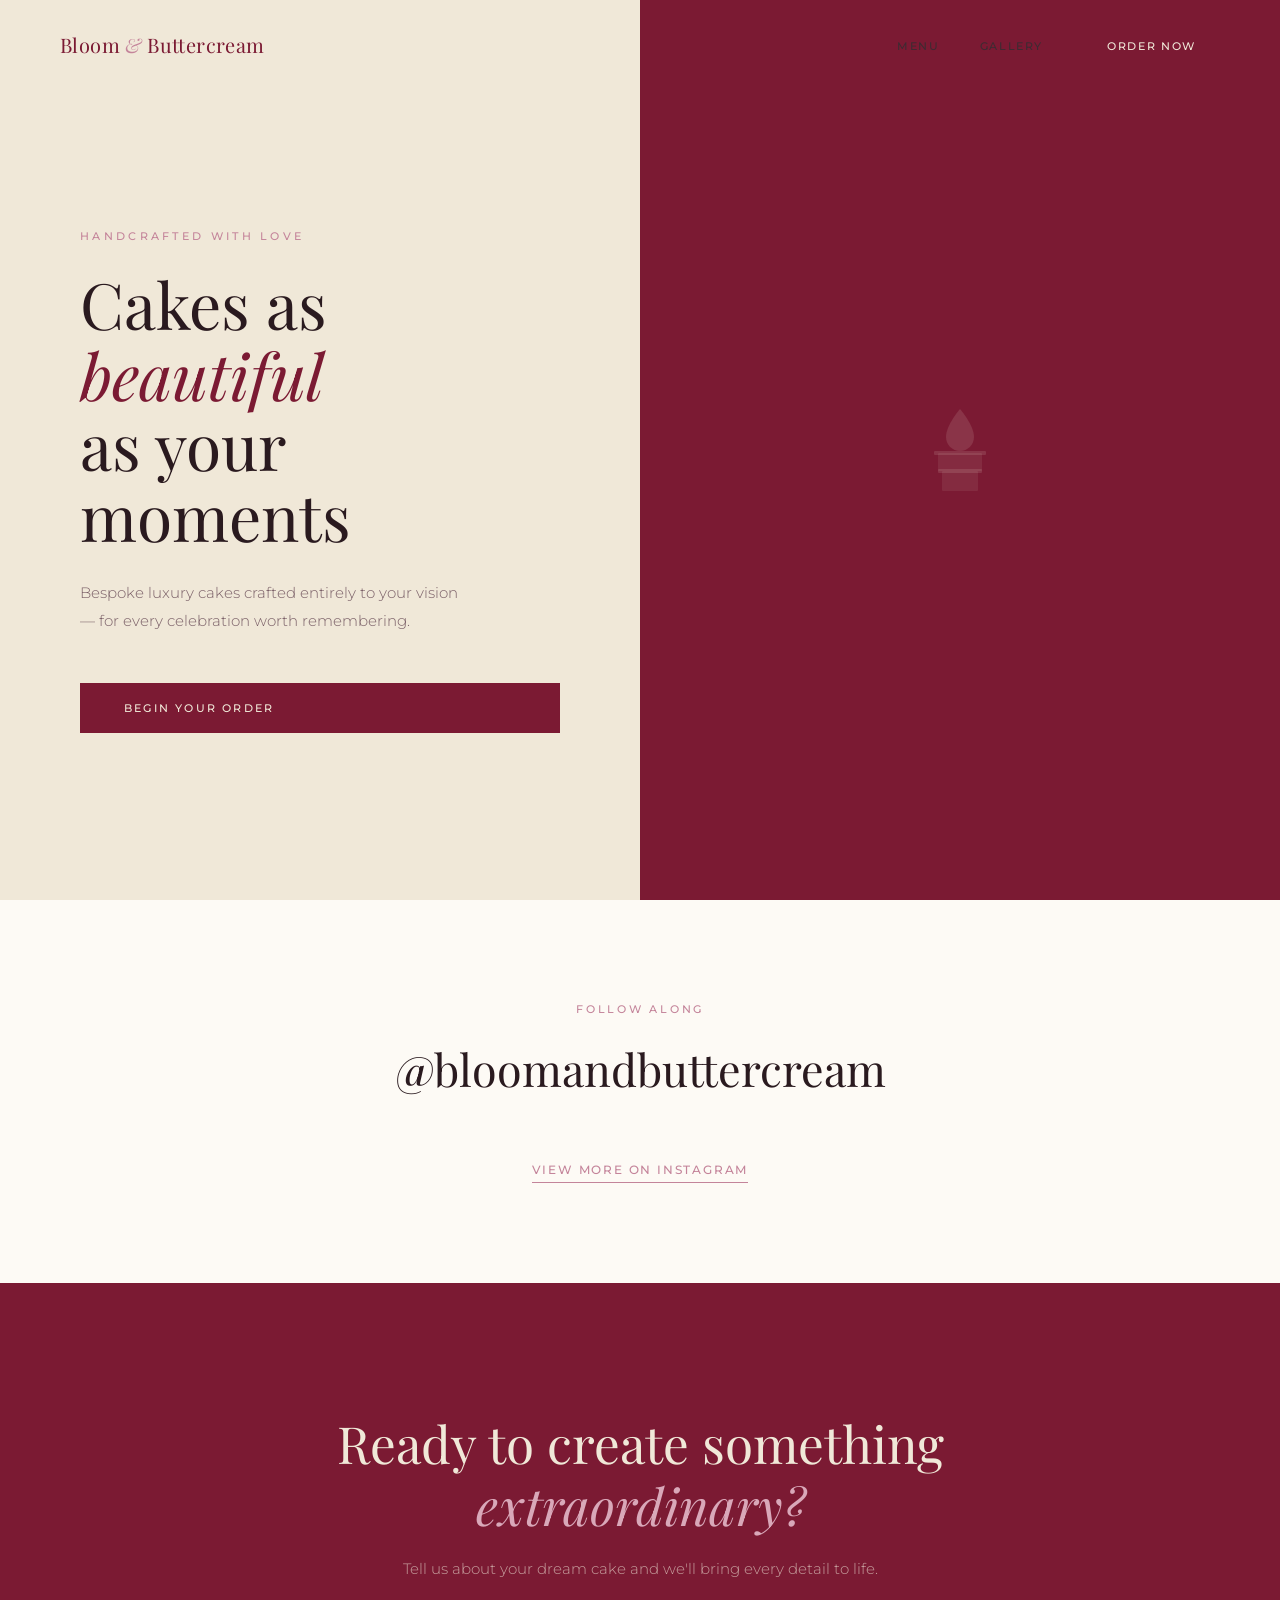
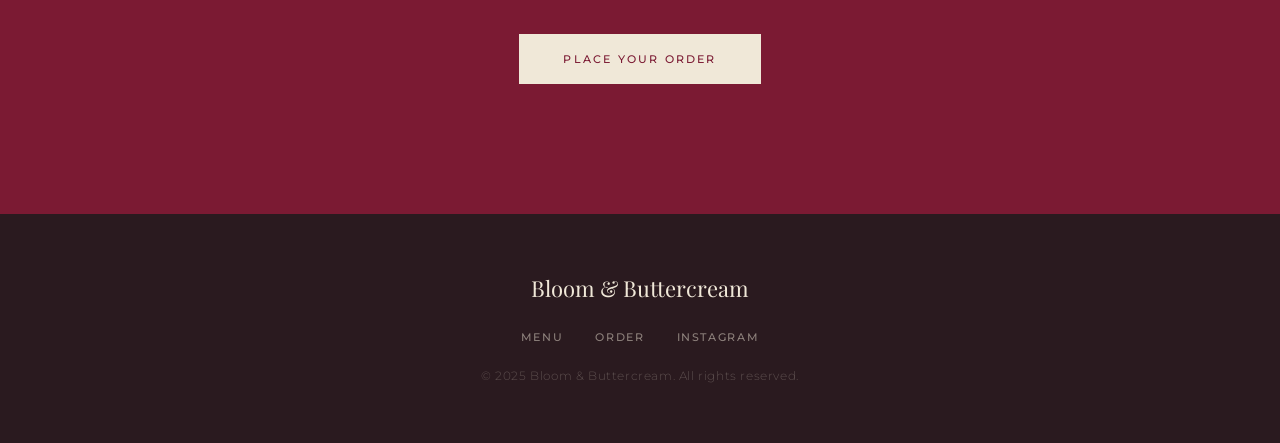
==== index.html @ 7d1d6de2 "Push complete site to main for GitHub Pages deployment" ====
<!DOCTYPE html>
<html lang="en">
<head>
  <meta charset="UTF-8">
  <meta name="viewport" content="width=device-width, initial-scale=1.0">
  <title>Bloom &amp; Buttercream — Luxury Custom Cakes</title>
  <meta name="description" content="Bespoke luxury cakes for life's most treasured celebrations. Handcrafted to your exact vision.">
  <link rel="preconnect" href="https://fonts.googleapis.com">
  <link rel="preconnect" href="https://fonts.gstatic.com" crossorigin>
  <link href="https://fonts.googleapis.com/css2?family=Playfair+Display:ital,wght@0,400;0,600;1,400;1,600&family=Montserrat:wght@300;400;500&display=swap" rel="stylesheet">
  <link rel="stylesheet" href="css/styles.css">
</head>
<body>

  <nav class="nav" id="nav">
    <a href="index.html" class="nav__logo">
      <span class="nav__logo-text">Bloom <span class="nav__logo-amp">&amp;</span> Buttercream</span>
    </a>
    <ul class="nav__links" id="navLinks">
      <li><a href="menu.html">Menu</a></li>
      <li><a href="#instagram">Gallery</a></li>
      <li><a href="order.html" class="nav__cta">Order Now</a></li>
    </ul>
    <button class="nav__hamburger" id="hamburger" aria-label="Toggle menu">
      <span></span><span></span><span></span>
    </button>
  </nav>

  <section class="hero">
    <div class="hero__content">
      <p class="hero__eyebrow">Handcrafted with love</p>
      <h1 class="hero__title">Cakes as <em>beautiful</em><br>as your moments</h1>
      <p class="hero__sub">Bespoke luxury cakes crafted entirely to your vision — for every celebration worth remembering.</p>
      <a href="order.html" class="btn btn--primary">Begin Your Order</a>
    </div>
    <div class="hero__image-wrap">
      <!-- Replace with: <img src="images/hero.jpg" alt="A beautiful tiered cake"> -->
      <div class="hero__image-placeholder">
        <svg width="80" height="90" viewBox="0 0 80 90" fill="none" xmlns="http://www.w3.org/2000/svg">
          <path d="M40 4C40 4 26 20 26 32C26 39.732 32.268 46 40 46C47.732 46 54 39.732 54 32C54 20 40 4 40 4Z" fill="rgba(240,232,216,0.12)"/>
          <rect x="18" y="48" width="44" height="18" rx="1" fill="rgba(240,232,216,0.08)"/>
          <rect x="22" y="66" width="36" height="20" rx="1" fill="rgba(240,232,216,0.08)"/>
          <rect x="14" y="46" width="52" height="4" rx="1" fill="rgba(240,232,216,0.12)"/>
          <rect x="18" y="64" width="44" height="4" rx="1" fill="rgba(240,232,216,0.12)"/>
        </svg>
      </div>
    </div>
  </section>

  <section class="insta-section" id="instagram">
    <div class="container">
      <p class="section-eyebrow">Follow Along</p>
      <a href="https://instagram.com/bloomandbuttercream" class="insta-handle" target="_blank" rel="noopener">@bloomandbuttercream</a>

      <!--
        INSTAGRAM FEED SETUP (5 mins, free):
        1. Go to behold.so and sign up free
        2. Connect your Instagram account
        3. Create a widget, choose Grid layout
        4. Copy your Widget ID (looks like "AbCdEfGh")
        5. Replace YOUR_BEHOLD_ID below with your Widget ID
        6. Delete this comment when done
      -->
      <div data-behold-id="YOUR_BEHOLD_ID" class="insta-feed"></div>
      <script defer src="https://w.behold.so/widget.js"></script>

      <a href="https://instagram.com/bloomandbuttercream" class="insta-cta" target="_blank" rel="noopener">View more on Instagram</a>
    </div>
  </section>

  <section class="cta-banner">
    <div class="container">
      <h2 class="cta-banner__title">Ready to create something<br><em>extraordinary?</em></h2>
      <p class="cta-banner__sub">Tell us about your dream cake and we'll bring every detail to life.</p>
      <a href="order.html" class="btn btn--cream">Place Your Order</a>
    </div>
  </section>

  <footer class="footer">
    <div class="container">
      <p class="footer__brand">Bloom &amp; Buttercream</p>
      <div class="footer__links">
        <a href="menu.html">Menu</a>
        <a href="order.html">Order</a>
        <a href="https://instagram.com/bloomandbuttercream" target="_blank" rel="noopener">Instagram</a>
      </div>
      <p class="footer__copy">&copy; 2025 Bloom &amp; Buttercream. All rights reserved.</p>
    </div>
  </footer>

  <script src="js/main.js"></script>
</body>
</html>
---- css/styles.css ----
/* =============================================
   BLOOM & BUTTERCREAM — Stylesheet
   Crimson  #7B1A33  |  Cream  #F0E8D8  |  Peony  #C4849A
   ============================================= */

:root {
  --clr-primary:      #7B1A33;
  --clr-primary-dark: #5C1326;
  --clr-cream:        #F0E8D8;
  --clr-cream-dark:   #DDD0BC;
  --clr-peony:        #C4849A;
  --clr-peony-light:  #D9A8B9;
  --clr-dark:         #2A1A1F;
  --clr-text:         #3D2B32;
  --clr-text-muted:   #7A5F67;
  --clr-white:        #FDFAF5;
  --clr-border:       #DDD0C0;

  --font-display: 'Playfair Display', serif;
  --font-sans:    'Montserrat', sans-serif;

  --radius-sm:  2px;
  --transition: 0.3s ease;
  --shadow-lg:  0 12px 50px rgba(42, 26, 31, 0.15);
}

*, *::before, *::after { box-sizing: border-box; margin: 0; padding: 0; }
html { scroll-behavior: smooth; }
body {
  font-family: var(--font-sans);
  font-weight: 300;
  color: var(--clr-text);
  background: var(--clr-white);
  line-height: 1.7;
  -webkit-font-smoothing: antialiased;
}
img { max-width: 100%; display: block; }
a { text-decoration: none; color: inherit; }
.container { max-width: 1200px; margin: 0 auto; padding: 0 48px; }

.section-eyebrow {
  font-size: 11px; font-weight: 500; letter-spacing: 0.25em;
  text-transform: uppercase; color: var(--clr-peony); margin-bottom: 12px;
}

/* Buttons */
.btn {
  display: inline-block; padding: 16px 44px;
  font-family: var(--font-sans); font-size: 11px; font-weight: 500;
  letter-spacing: 0.2em; text-transform: uppercase;
  cursor: pointer; border: none; outline: none; transition: all var(--transition);
}
.btn--primary { background: var(--clr-primary); color: var(--clr-cream); }
.btn--primary:hover { background: var(--clr-primary-dark); transform: translateY(-2px); box-shadow: var(--shadow-lg); }
.btn--secondary { background: transparent; color: var(--clr-primary); border: 1px solid var(--clr-primary); }
.btn--secondary:hover { background: var(--clr-primary); color: var(--clr-cream); }
.btn--cream { background: var(--clr-cream); color: var(--clr-primary); }
.btn--cream:hover { background: var(--clr-cream-dark); transform: translateY(-2px); box-shadow: var(--shadow-lg); }

/* ── Navigation ── */
.nav {
  position: fixed; top: 0; left: 0; right: 0; z-index: 100;
  display: flex; align-items: center; justify-content: space-between;
  padding: 28px 60px; transition: all var(--transition);
}
.nav.scrolled {
  background: var(--clr-white);
  box-shadow: 0 1px 24px rgba(42,26,31,0.07);
  padding: 16px 60px;
}
.nav--over-dark:not(.scrolled) .nav__logo-text,
.nav--over-dark:not(.scrolled) .nav__links a:not(.nav__cta) { color: var(--clr-cream); }
.nav--over-dark:not(.scrolled) .nav__hamburger span { background: var(--clr-cream); }

.nav__logo-text {
  font-family: var(--font-display); font-size: 20px;
  color: var(--clr-primary); letter-spacing: 0.02em; transition: color var(--transition);
}
.nav__logo-amp { font-style: italic; color: var(--clr-peony); }
.nav__links { display: flex; list-style: none; gap: 40px; align-items: center; }
.nav__links a {
  font-size: 11px; font-weight: 500; letter-spacing: 0.15em;
  text-transform: uppercase; color: var(--clr-text); transition: color var(--transition);
}
.nav__links a:not(.nav__cta):hover { color: var(--clr-primary); }
.nav__cta { background: var(--clr-primary); color: var(--clr-cream) !important; padding: 10px 24px; }
.nav__cta:hover { background: var(--clr-primary-dark) !important; }
.nav__hamburger {
  display: none; flex-direction: column; gap: 5px;
  background: none; border: none; cursor: pointer; padding: 4px; z-index: 101;
}
.nav__hamburger span { display: block; width: 24px; height: 1.5px; background: var(--clr-primary); transition: all var(--transition); }
.nav__hamburger.open span:nth-child(1) { transform: translateY(6.5px) rotate(45deg); }
.nav__hamburger.open span:nth-child(2) { opacity: 0; }
.nav__hamburger.open span:nth-child(3) { transform: translateY(-6.5px) rotate(-45deg); }

/* ── Hero ── */
.hero { display: grid; grid-template-columns: 1fr 1fr; min-height: 100vh; background: var(--clr-cream); overflow: hidden; }
.hero__content { display: flex; flex-direction: column; justify-content: center; padding: 140px 80px 80px; }
.hero__eyebrow { font-size: 11px; font-weight: 500; letter-spacing: 0.3em; text-transform: uppercase; color: var(--clr-peony); margin-bottom: 24px; }
.hero__title { font-family: var(--font-display); font-size: clamp(44px,5vw,72px); font-weight: 400; color: var(--clr-dark); line-height: 1.1; margin-bottom: 28px; }
.hero__title em { font-style: italic; color: var(--clr-primary); }
.hero__sub { font-size: 15px; color: var(--clr-text-muted); max-width: 380px; line-height: 1.85; margin-bottom: 48px; }
.hero__image-wrap { height: 100vh; overflow: hidden; }
.hero__image-wrap img { width: 100%; height: 100%; object-fit: cover; }
.hero__image-placeholder { height: 100%; background: var(--clr-primary); display: flex; align-items: center; justify-content: center; }

/* ── Instagram Feed ── */
.insta-section { padding: 100px 0; background: var(--clr-white); text-align: center; }
.insta-handle {
  display: block; font-family: var(--font-display);
  font-size: clamp(28px,3.5vw,48px); font-weight: 400; color: var(--clr-dark);
  margin-bottom: 48px; transition: color var(--transition);
}
.insta-handle:hover { color: var(--clr-primary); }
.insta-feed { max-width: 1100px; margin: 0 auto 36px; }
.insta-cta {
  display: inline-block; font-size: 12px; font-weight: 500;
  letter-spacing: 0.15em; text-transform: uppercase;
  color: var(--clr-peony); border-bottom: 1px solid var(--clr-peony);
  padding-bottom: 2px; transition: all var(--transition);
}
.insta-cta:hover { color: var(--clr-primary); border-color: var(--clr-primary); }

/* ── CTA Banner ── */
.cta-banner { padding: 130px 0; background: var(--clr-primary); text-align: center; }
.cta-banner__title { font-family: var(--font-display); font-size: clamp(34px,4vw,58px); font-weight: 400; color: var(--clr-cream); line-height: 1.2; margin-bottom: 20px; }
.cta-banner__title em { font-style: italic; color: var(--clr-peony-light); }
.cta-banner__sub { font-size: 15px; color: rgba(240,232,216,0.65); margin-bottom: 52px; }

/* ── Footer ── */
.footer { padding: 56px 0; background: var(--clr-dark); text-align: center; }
.footer__brand { font-family: var(--font-display); font-size: 22px; color: var(--clr-cream); margin-bottom: 20px; }
.footer__links { display: flex; gap: 32px; justify-content: center; margin-bottom: 20px; }
.footer__links a { font-size: 11px; font-weight: 500; letter-spacing: 0.15em; text-transform: uppercase; color: rgba(240,232,216,0.5); transition: color var(--transition); }
.footer__links a:hover { color: var(--clr-cream); }
.footer__copy { font-size: 12px; color: rgba(240,232,216,0.25); letter-spacing: 0.05em; }

/* ── Menu Page ── */
.menu-hero { background: var(--clr-cream); padding: 148px 0 80px; text-align: center; border-bottom: 1px solid var(--clr-border); }
.menu-hero__title { font-family: var(--font-display); font-size: clamp(44px,5vw,72px); font-weight: 400; color: var(--clr-dark); margin-bottom: 20px; }
.menu-hero__sub { font-size: 15px; color: var(--clr-text-muted); max-width: 500px; margin: 0 auto; line-height: 1.85; }
.menu-coming-soon { padding: 80px 0 100px; background: var(--clr-white); }
.coming-soon__inner { max-width: 560px; margin: 0 auto 80px; text-align: center; }
.coming-soon__icon { margin-bottom: 32px; }
.coming-soon__title { font-family: var(--font-display); font-size: 36px; font-weight: 400; color: var(--clr-primary); margin-bottom: 16px; }
.coming-soon__text { font-size: 15px; color: var(--clr-text-muted); line-height: 1.85; margin-bottom: 40px; }
.menu-section { margin-bottom: 64px; }
.menu-section__title { font-family: var(--font-display); font-size: 28px; font-weight: 400; color: var(--clr-dark); margin-bottom: 32px; padding-bottom: 16px; border-bottom: 1px solid var(--clr-border); }
.menu-grid { display: grid; grid-template-columns: repeat(3,1fr); gap: 24px; }
.menu-card__image { aspect-ratio: 3/4; background: var(--clr-cream); margin-bottom: 14px; }
.menu-card__image img { width: 100%; height: 100%; object-fit: cover; }
.menu-card__name { font-family: var(--font-display); font-size: 16px; font-weight: 400; color: var(--clr-text-muted); font-style: italic; }

/* ── Order Page ── */
.order-hero { background: var(--clr-primary); padding: 148px 0 88px; text-align: center; }
.order-hero__eyebrow { font-size: 11px; font-weight: 500; letter-spacing: 0.3em; text-transform: uppercase; color: var(--clr-peony-light); margin-bottom: 20px; }
.order-hero__title { font-family: var(--font-display); font-size: clamp(38px,5vw,64px); font-weight: 400; color: var(--clr-cream); line-height: 1.1; margin-bottom: 20px; }
.order-hero__title em { font-style: italic; color: var(--clr-peony-light); }
.order-hero__sub { font-size: 15px; color: rgba(240,232,216,0.65); max-width: 520px; margin: 0 auto; line-height: 1.85; }

.order-section { padding: 80px 0 100px; background: var(--clr-white); }
.form-wrap { max-width: 880px; margin: 0 auto; }
.form-section { margin-bottom: 64px; padding-bottom: 64px; border-bottom: 1px solid var(--clr-border); }
.form-section:last-of-type { border-bottom: none; }
.form-section__header { display: flex; align-items: flex-start; gap: 24px; margin-bottom: 40px; }
.form-section__number { font-family: var(--font-display); font-size: 52px; font-weight: 400; color: var(--clr-cream-dark); line-height: 1; flex-shrink: 0; margin-top: -8px; }
.form-section__title { font-family: var(--font-display); font-size: 28px; font-weight: 400; color: var(--clr-dark); }
.form-section__sub { font-size: 13px; color: var(--clr-text-muted); margin-top: 6px; }

.form-grid { display: grid; grid-template-columns: 1fr 1fr; gap: 24px; }
.form-grid--3 { grid-template-columns: 1fr 1fr 1fr; }
.form-col-full { grid-column: 1/-1; }
.form-field { display: flex; flex-direction: column; gap: 8px; }
.form-label { font-size: 11px; font-weight: 500; letter-spacing: 0.15em; text-transform: uppercase; color: var(--clr-text-muted); }
.required { color: var(--clr-peony); margin-left: 2px; }
.optional { font-size: 10px; font-weight: 400; letter-spacing: 0.05em; text-transform: none; color: var(--clr-text-muted); margin-left: 4px; }

.form-input, .form-select, .form-textarea {
  width: 100%; padding: 14px 18px;
  font-family: var(--font-sans); font-size: 14px; font-weight: 300; color: var(--clr-text);
  background: var(--clr-white); border: 1px solid var(--clr-border); border-radius: var(--radius-sm);
  transition: border-color var(--transition), box-shadow var(--transition);
  appearance: none; -webkit-appearance: none; outline: none;
}
.form-input:focus, .form-select:focus, .form-textarea:focus {
  border-color: var(--clr-primary); box-shadow: 0 0 0 3px rgba(123,26,51,0.07);
}
.form-input::placeholder, .form-textarea::placeholder { color: var(--clr-peony-light); }
.form-select {
  background-image: url("data:image/svg+xml,%3Csvg xmlns='http://www.w3.org/2000/svg' width='12' height='8' viewBox='0 0 12 8'%3E%3Cpath d='M1 1l5 5 5-5' stroke='%237A5F67' stroke-width='1.5' fill='none' stroke-linecap='round'/%3E%3C/svg%3E");
  background-repeat: no-repeat; background-position: right 18px center; padding-right: 48px; cursor: pointer;
}
.form-textarea { resize: vertical; min-height: 120px; line-height: 1.75; }
.form-error { font-size: 11px; color: #b83232; display: none; }
.form-field.has-error .form-input, .form-field.has-error .form-select { border-color: #b83232; }
.form-field.has-error .form-error { display: block; }

.addons-grid { display: grid; grid-template-columns: repeat(auto-fill,minmax(190px,1fr)); gap: 10px; margin-top: 14px; }
.addon-item { position: relative; }
.addon-item input[type="checkbox"] { position: absolute; opacity: 0; width: 0; height: 0; }
.addon-label { display: flex; align-items: center; gap: 12px; padding: 12px 16px; border: 1px solid var(--clr-border); cursor: pointer; font-size: 13px; color: var(--clr-text); user-select: none; transition: all var(--transition); }
.addon-label::before { content: ''; flex-shrink: 0; width: 16px; height: 16px; border: 1px solid var(--clr-border); transition: all var(--transition); }
.addon-item input:checked + .addon-label { border-color: var(--clr-primary); background: rgba(123,26,51,0.04); color: var(--clr-primary); }
.addon-item input:checked + .addon-label::before {
  background: var(--clr-primary); border-color: var(--clr-primary);
  background-image: url("data:image/svg+xml,%3Csvg xmlns='http://www.w3.org/2000/svg' width='10' height='8' viewBox='0 0 10 8'%3E%3Cpath d='M1 4l3 3 5-6' stroke='%23F0E8D8' stroke-width='1.5' fill='none' stroke-linecap='round' stroke-linejoin='round'/%3E%3C/svg%3E");
  background-repeat: no-repeat; background-position: center;
}
.addon-label:hover { border-color: var(--clr-peony); }

.upload-zone { position: relative; border: 2px dashed var(--clr-border); padding: 52px 32px; text-align: center; cursor: pointer; transition: all var(--transition); }
.upload-zone:hover, .upload-zone.drag-over { border-color: var(--clr-primary); background: rgba(123,26,51,0.02); }
.upload-zone input[type="file"] { position: absolute; inset: 0; opacity: 0; cursor: pointer; width: 100%; height: 100%; }
.upload-icon { margin-bottom: 16px; }
.upload-title { font-family: var(--font-display); font-size: 18px; font-weight: 400; color: var(--clr-text); margin-bottom: 8px; }
.upload-sub { font-size: 12px; color: var(--clr-text-muted); }
.upload-previews { display: flex; flex-wrap: wrap; gap: 12px; margin-top: 20px; }
.upload-preview { width: 80px; height: 80px; object-fit: cover; border: 1px solid var(--clr-border); }

.form-submit { text-align: center; padding-top: 56px; }
.btn--submit { background: var(--clr-primary); color: var(--clr-cream); padding: 20px 72px; font-size: 12px; letter-spacing: 0.25em; border: none; cursor: pointer; transition: all var(--transition); }
.btn--submit:hover:not(:disabled) { background: var(--clr-primary-dark); transform: translateY(-2px); box-shadow: var(--shadow-lg); }
.btn--submit:disabled { opacity: 0.55; cursor: not-allowed; }
.form-submit__note { font-size: 12px; color: var(--clr-text-muted); margin-top: 20px; line-height: 1.7; }

/* ── Thank You ── */
.thankyou { min-height: 100vh; display: flex; align-items: center; justify-content: center; background: var(--clr-cream); text-align: center; padding: 60px 40px; }
.thankyou__inner { max-width: 580px; }
.thankyou__icon { margin-bottom: 36px; }
.thankyou__title { font-family: var(--font-display); font-size: clamp(36px,4vw,56px); font-weight: 400; color: var(--clr-primary); line-height: 1.2; margin-bottom: 20px; }
.thankyou__title em { font-style: italic; }
.thankyou__text { font-size: 16px; color: var(--clr-text-muted); line-height: 1.85; margin-bottom: 44px; }
.thankyou__brand { font-family: var(--font-display); font-size: 20px; color: var(--clr-primary); margin-top: 64px; padding-top: 40px; border-top: 1px solid var(--clr-border); }

/* ── Responsive ── */
@media (max-width: 1024px) {
  .nav { padding: 24px 40px; } .nav.scrolled { padding: 14px 40px; }
  .hero__content { padding: 120px 48px 80px; } .container { padding: 0 32px; }
}
@media (max-width: 768px) {
  .nav { padding: 20px 24px; } .nav.scrolled { padding: 14px 24px; }
  .nav__links { display: none; position: fixed; inset: 0; background: var(--clr-white); flex-direction: column; justify-content: center; align-items: center; gap: 36px; z-index: 99; }
  .nav__links.open { display: flex; }
  .nav__links a:not(.nav__cta) { color: var(--clr-text) !important; font-size: 14px; }
  .nav__hamburger { display: flex; }
  .nav__hamburger span { background: var(--clr-primary) !important; }
  .hero { grid-template-columns: 1fr; min-height: auto; }
  .hero__content { padding: 110px 24px 60px; } .hero__image-wrap { height: 55vw; }
  .insta-section { padding: 72px 0; } .cta-banner { padding: 88px 0; }
  .container { padding: 0 24px; }
  .form-grid, .form-grid--3 { grid-template-columns: 1fr; } .form-col-full { grid-column: 1; }
  .form-section__number { font-size: 40px; } .addons-grid { grid-template-columns: 1fr 1fr; }
  .order-hero { padding: 120px 0 64px; } .menu-grid { grid-template-columns: 1fr 1fr; }
}
@media (max-width: 480px) {
  .addons-grid { grid-template-columns: 1fr; } .upload-zone { padding: 36px 20px; }
  .btn--submit { padding: 18px 48px; } .menu-grid { grid-template-columns: 1fr; }
  .footer__links { gap: 20px; }
}
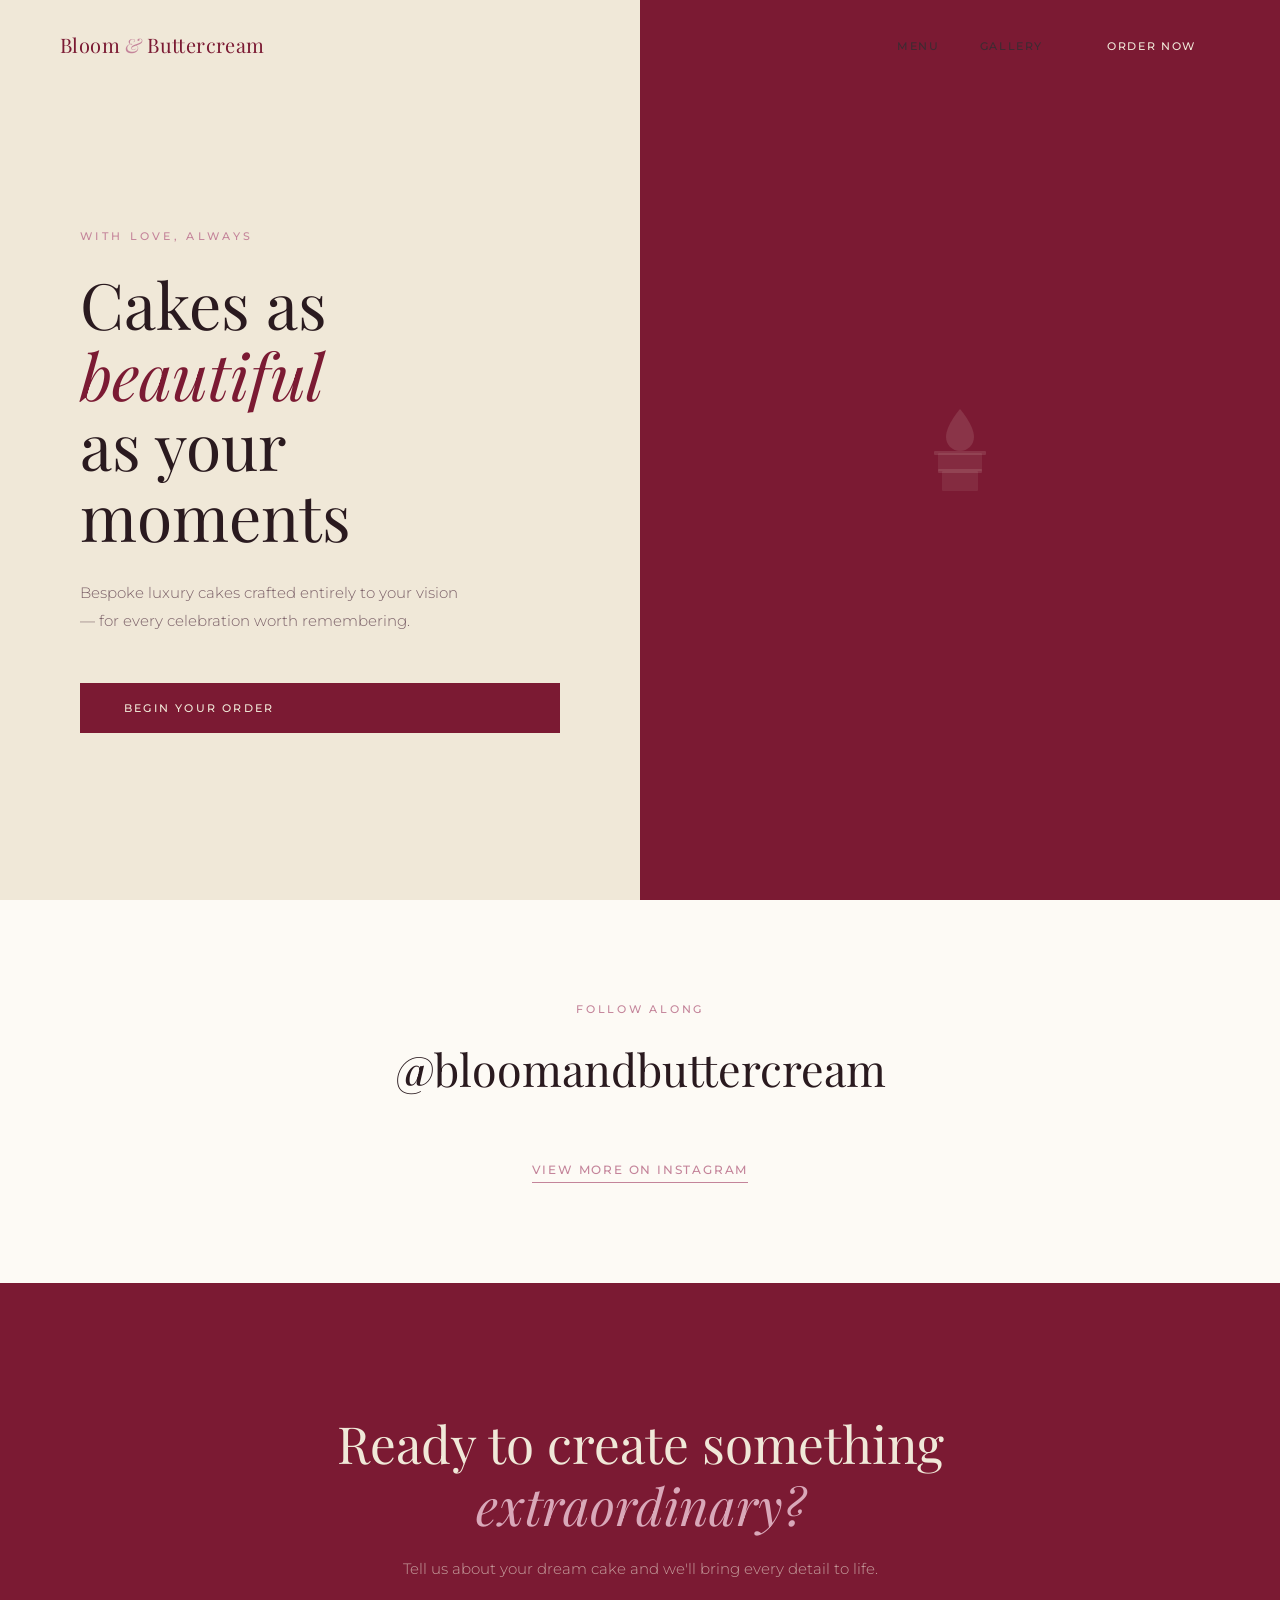
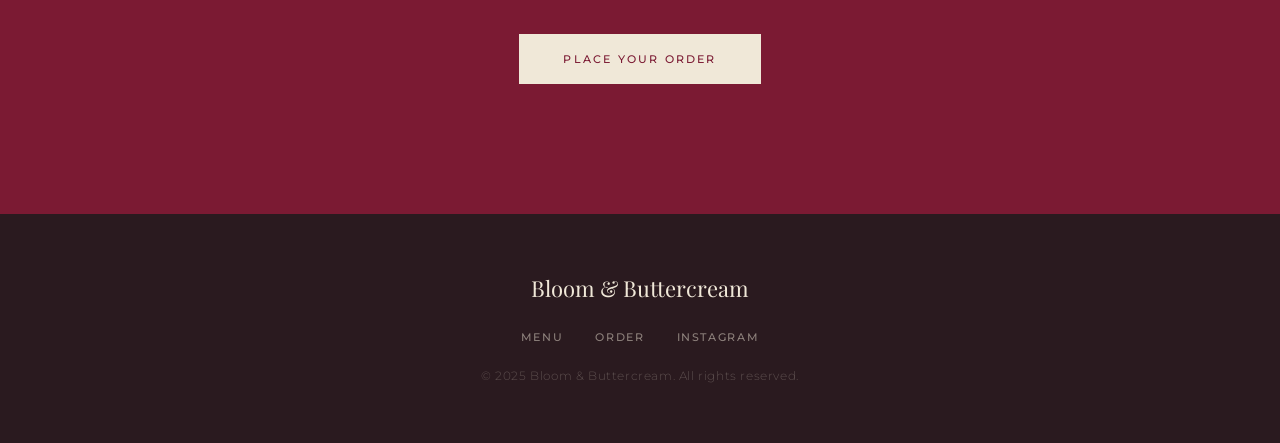
==== commit aee1dcf3: "Update slogan to 'With Love, Always' https://claude.ai/code/session_01MERtU88gBAxx9tQ4zLj8Aw" ====
--- a/index.html
+++ b/index.html
@@ -28,7 +28,7 @@
 
   <section class="hero">
     <div class="hero__content">
-      <p class="hero__eyebrow">Handcrafted with love</p>
+      <p class="hero__eyebrow">With Love, Always</p>
       <h1 class="hero__title">Cakes as <em>beautiful</em><br>as your moments</h1>
       <p class="hero__sub">Bespoke luxury cakes crafted entirely to your vision — for every celebration worth remembering.</p>
       <a href="order.html" class="btn btn--primary">Begin Your Order</a>
--- a/css/styles.css
+++ b/css/styles.css
@@ -218,6 +218,24 @@
 .upload-previews { display: flex; flex-wrap: wrap; gap: 12px; margin-top: 20px; }
 .upload-preview { width: 80px; height: 80px; object-fit: cover; border: 1px solid var(--clr-border); }
 
+/* ── Pickup / Drop-off Toggle ── */
+.delivery-toggle { display: grid; grid-template-columns: 1fr 1fr; gap: 10px; }
+.delivery-toggle input[type="radio"] { position: absolute; opacity: 0; width: 0; height: 0; }
+.delivery-toggle label {
+  display: flex; align-items: center; gap: 12px;
+  padding: 12px 16px; border: 1px solid var(--clr-border);
+  cursor: pointer; font-size: 13px; color: var(--clr-text);
+  user-select: none; transition: all var(--transition);
+}
+.delivery-toggle label::before {
+  content: ''; flex-shrink: 0; width: 16px; height: 16px;
+  border: 1px solid var(--clr-border); border-radius: 50%;
+  transition: all var(--transition);
+}
+.delivery-toggle input:checked + label { border-color: var(--clr-primary); background: rgba(123,26,51,0.04); color: var(--clr-primary); }
+.delivery-toggle input:checked + label::before { background: var(--clr-primary); border-color: var(--clr-primary); box-shadow: inset 0 0 0 3px var(--clr-white); }
+.delivery-toggle label:hover { border-color: var(--clr-peony); }
+
 .form-submit { text-align: center; padding-top: 56px; }
 .btn--submit { background: var(--clr-primary); color: var(--clr-cream); padding: 20px 72px; font-size: 12px; letter-spacing: 0.25em; border: none; cursor: pointer; transition: all var(--transition); }
 .btn--submit:hover:not(:disabled) { background: var(--clr-primary-dark); transform: translateY(-2px); box-shadow: var(--shadow-lg); }
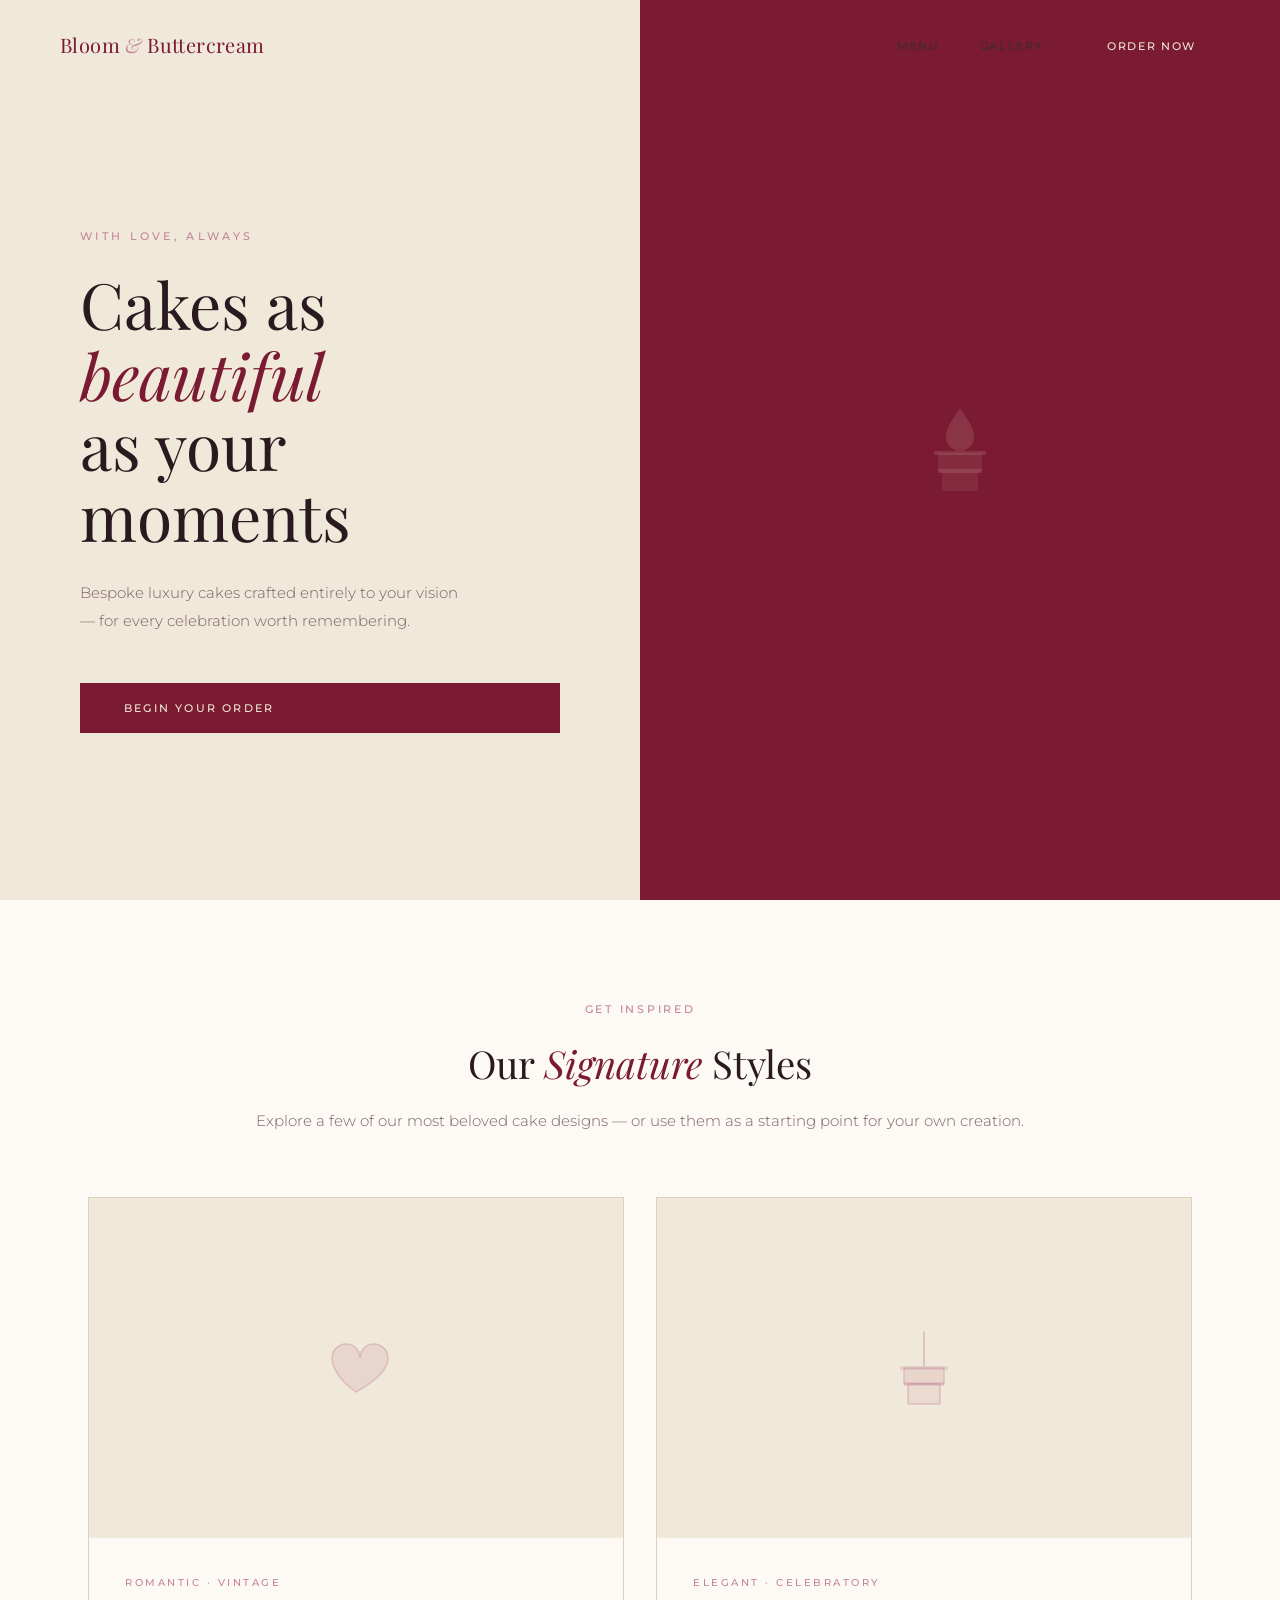
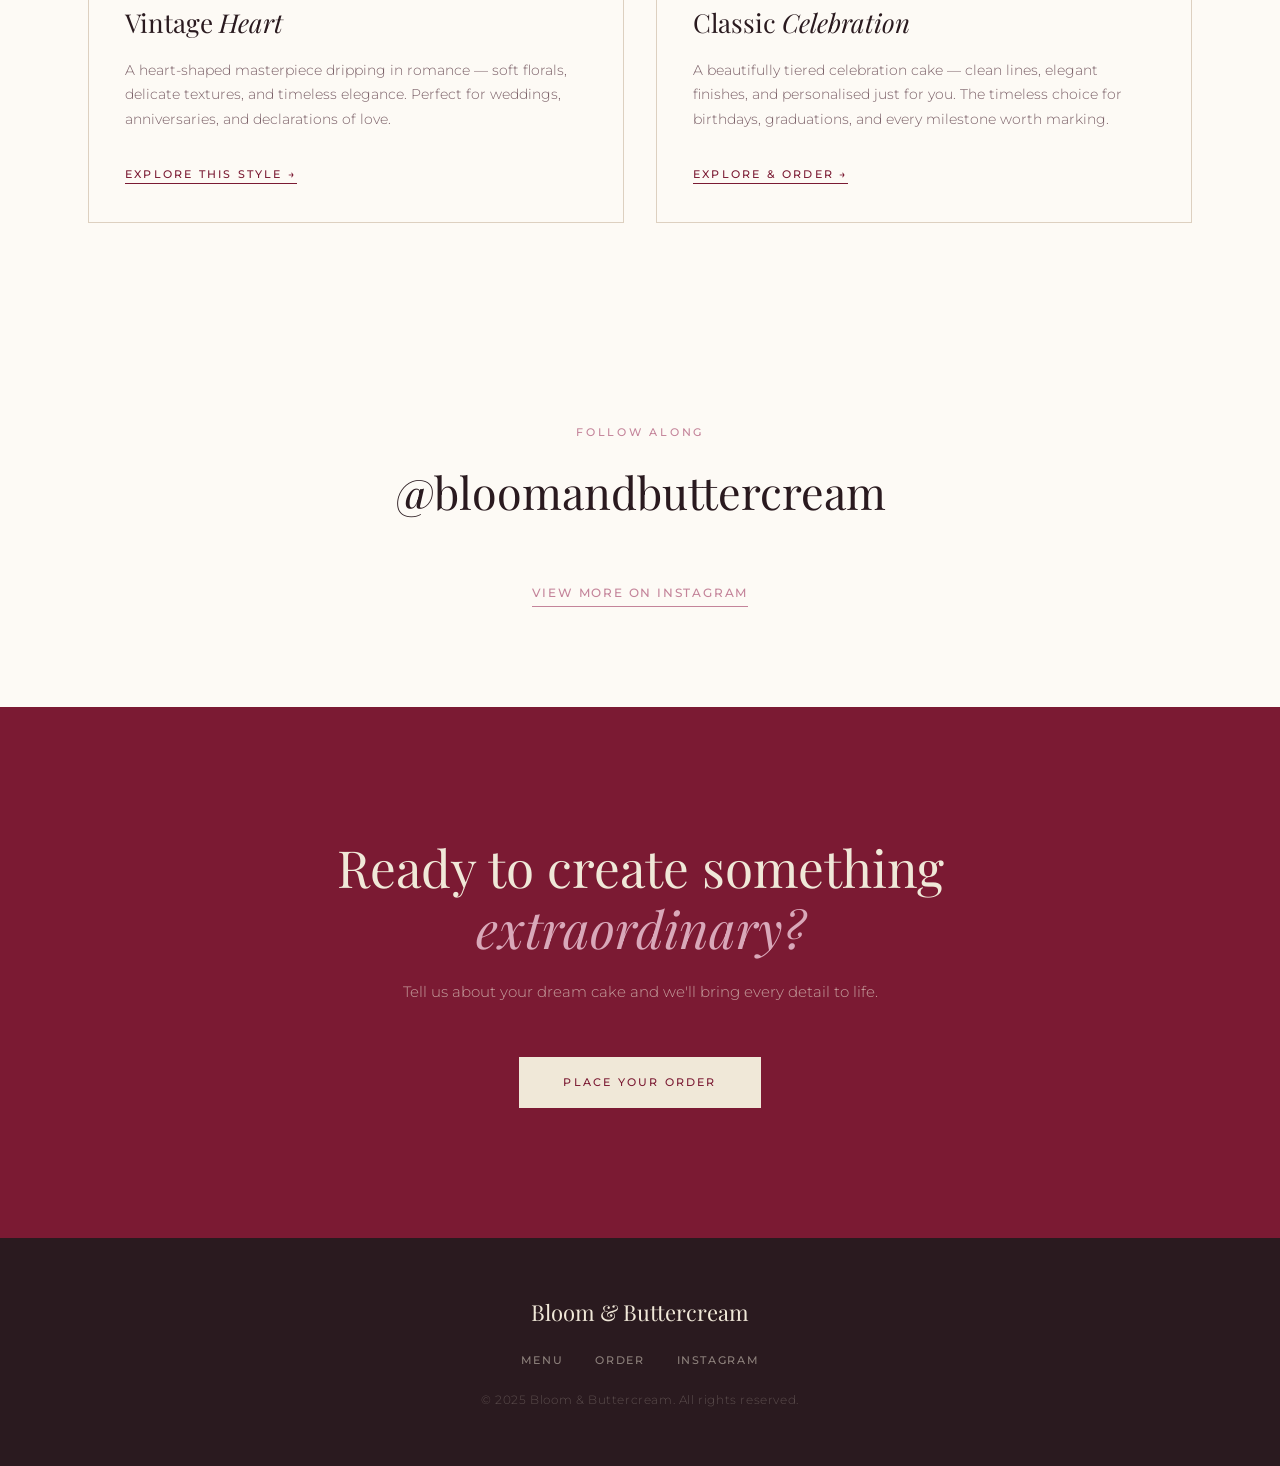
==== commit 959df47b: "Add signature style pages, update form options, remove cake style field - config.js: consolidate ber" ====
--- a/index.html
+++ b/index.html
@@ -47,6 +47,50 @@
     </div>
   </section>
 
+  <section class="styles-section" id="signature-styles">
+    <div class="container">
+      <p class="section-eyebrow">Get Inspired</p>
+      <h2 class="styles-section__title">Our <em>Signature</em> Styles</h2>
+      <p class="styles-section__sub">Explore a few of our most beloved cake designs — or use them as a starting point for your own creation.</p>
+      <div class="style-cards">
+        <a href="cake-vintage-heart.html" class="style-card">
+          <div class="style-card__image">
+            <div class="style-card__image-placeholder">
+              <svg width="72" height="72" viewBox="0 0 72 72" fill="none" xmlns="http://www.w3.org/2000/svg">
+                <path d="M36 60S12 44 12 26a14 14 0 0128 0 14 14 0 0128 0C68 44 36 60 36 60z" fill="rgba(196,132,154,0.18)" stroke="rgba(196,132,154,0.4)" stroke-width="1.5"/>
+              </svg>
+            </div>
+          </div>
+          <div class="style-card__body">
+            <p class="style-card__eyebrow">Romantic · Vintage</p>
+            <h3 class="style-card__title">Vintage <em>Heart</em></h3>
+            <p class="style-card__desc">A heart-shaped masterpiece dripping in romance — soft florals, delicate textures, and timeless elegance. Perfect for weddings, anniversaries, and declarations of love.</p>
+            <span class="style-card__link">Explore this style →</span>
+          </div>
+        </a>
+        <a href="cake-classic-celebration.html" class="style-card">
+          <div class="style-card__image">
+            <div class="style-card__image-placeholder">
+              <svg width="72" height="88" viewBox="0 0 72 88" fill="none" xmlns="http://www.w3.org/2000/svg">
+                <rect x="16" y="44" width="40" height="16" rx="1" fill="rgba(196,132,154,0.18)" stroke="rgba(196,132,154,0.4)" stroke-width="1.5"/>
+                <rect x="20" y="60" width="32" height="20" rx="1" fill="rgba(196,132,154,0.14)" stroke="rgba(196,132,154,0.4)" stroke-width="1.5"/>
+                <rect x="12" y="42" width="48" height="4" rx="1" fill="rgba(196,132,154,0.25)"/>
+                <rect x="16" y="58" width="40" height="4" rx="1" fill="rgba(196,132,154,0.25)"/>
+                <line x1="36" y1="8" x2="36" y2="42" stroke="rgba(196,132,154,0.5)" stroke-width="1.5" stroke-linecap="round"/>
+              </svg>
+            </div>
+          </div>
+          <div class="style-card__body">
+            <p class="style-card__eyebrow">Elegant · Celebratory</p>
+            <h3 class="style-card__title">Classic <em>Celebration</em></h3>
+            <p class="style-card__desc">A beautifully tiered celebration cake — clean lines, elegant finishes, and personalised just for you. The timeless choice for birthdays, graduations, and every milestone worth marking.</p>
+            <span class="style-card__link">Explore &amp; Order →</span>
+          </div>
+        </a>
+      </div>
+    </div>
+  </section>
+
   <section class="insta-section" id="instagram">
     <div class="container">
       <p class="section-eyebrow">Follow Along</p>
--- a/css/styles.css
+++ b/css/styles.css
@@ -198,7 +198,7 @@
 
 .addons-grid { display: grid; grid-template-columns: repeat(auto-fill,minmax(190px,1fr)); gap: 10px; margin-top: 14px; }
 .addon-item { position: relative; }
-.addon-item input[type="checkbox"] { position: absolute; opacity: 0; width: 0; height: 0; }
+.addon-item input[type="checkbox"], .addon-item input[type="radio"] { position: absolute; opacity: 0; width: 0; height: 0; appearance: none; -webkit-appearance: none; }
 .addon-label { display: flex; align-items: center; gap: 12px; padding: 12px 16px; border: 1px solid var(--clr-border); cursor: pointer; font-size: 13px; color: var(--clr-text); user-select: none; transition: all var(--transition); }
 .addon-label::before { content: ''; flex-shrink: 0; width: 16px; height: 16px; border: 1px solid var(--clr-border); transition: all var(--transition); }
 .addon-item input:checked + .addon-label { border-color: var(--clr-primary); background: rgba(123,26,51,0.04); color: var(--clr-primary); }
@@ -218,29 +218,51 @@
 .upload-previews { display: flex; flex-wrap: wrap; gap: 12px; margin-top: 20px; }
 .upload-preview { width: 80px; height: 80px; object-fit: cover; border: 1px solid var(--clr-border); }
 
-/* ── Pickup / Drop-off Toggle ── */
-.delivery-toggle { display: grid; grid-template-columns: 1fr 1fr; gap: 10px; }
-.delivery-toggle input[type="radio"] { position: absolute; opacity: 0; width: 0; height: 0; }
-.delivery-toggle label {
-  display: flex; align-items: center; gap: 12px;
-  padding: 12px 16px; border: 1px solid var(--clr-border);
-  cursor: pointer; font-size: 13px; color: var(--clr-text);
-  user-select: none; transition: all var(--transition);
-}
-.delivery-toggle label::before {
-  content: ''; flex-shrink: 0; width: 16px; height: 16px;
-  border: 1px solid var(--clr-border); border-radius: 50%;
-  transition: all var(--transition);
-}
-.delivery-toggle input:checked + label { border-color: var(--clr-primary); background: rgba(123,26,51,0.04); color: var(--clr-primary); }
-.delivery-toggle input:checked + label::before { background: var(--clr-primary); border-color: var(--clr-primary); box-shadow: inset 0 0 0 3px var(--clr-white); }
-.delivery-toggle label:hover { border-color: var(--clr-peony); }
-
 .form-submit { text-align: center; padding-top: 56px; }
 .btn--submit { background: var(--clr-primary); color: var(--clr-cream); padding: 20px 72px; font-size: 12px; letter-spacing: 0.25em; border: none; cursor: pointer; transition: all var(--transition); }
 .btn--submit:hover:not(:disabled) { background: var(--clr-primary-dark); transform: translateY(-2px); box-shadow: var(--shadow-lg); }
 .btn--submit:disabled { opacity: 0.55; cursor: not-allowed; }
 .form-submit__note { font-size: 12px; color: var(--clr-text-muted); margin-top: 20px; line-height: 1.7; }
+
+/* ── Signature Styles (homepage section) ── */
+.styles-section { padding: 100px 0; background: var(--clr-white); }
+.styles-section .section-eyebrow { text-align: center; }
+.styles-section__title { font-family: var(--font-display); font-size: clamp(30px,3vw,44px); font-weight: 400; color: var(--clr-dark); text-align: center; margin-bottom: 12px; }
+.styles-section__title em { font-style: italic; color: var(--clr-primary); }
+.styles-section__sub { font-size: 15px; color: var(--clr-text-muted); text-align: center; margin-bottom: 64px; }
+.style-cards { display: grid; grid-template-columns: 1fr 1fr; gap: 32px; }
+.style-card { display: block; border: 1px solid var(--clr-border); transition: all var(--transition); }
+.style-card:hover { border-color: var(--clr-peony); box-shadow: 0 16px 56px rgba(42,26,31,0.12); transform: translateY(-4px); }
+.style-card__image { background: var(--clr-cream); height: 340px; display: flex; align-items: center; justify-content: center; overflow: hidden; }
+.style-card__image img { width: 100%; height: 100%; object-fit: cover; }
+.style-card__image-placeholder { width: 100%; height: 100%; display: flex; align-items: center; justify-content: center; }
+.style-card__body { padding: 36px; }
+.style-card__eyebrow { font-size: 10px; font-weight: 500; letter-spacing: 0.25em; text-transform: uppercase; color: var(--clr-peony); margin-bottom: 10px; }
+.style-card__title { font-family: var(--font-display); font-size: 26px; font-weight: 400; color: var(--clr-dark); margin-bottom: 12px; }
+.style-card__title em { font-style: italic; }
+.style-card__desc { font-size: 14px; color: var(--clr-text-muted); line-height: 1.75; margin-bottom: 28px; }
+.style-card__link { font-size: 11px; font-weight: 500; letter-spacing: 0.2em; text-transform: uppercase; color: var(--clr-primary); border-bottom: 1px solid var(--clr-primary); padding-bottom: 2px; transition: color var(--transition); }
+.style-card:hover .style-card__link { color: var(--clr-peony); border-color: var(--clr-peony); }
+
+/* ── Cake Showcase Pages ── */
+.showcase-hero { padding: 140px 0 80px; background: var(--clr-cream); text-align: center; }
+.showcase-hero__eyebrow { font-size: 11px; font-weight: 500; letter-spacing: 0.25em; text-transform: uppercase; color: var(--clr-peony); margin-bottom: 16px; }
+.showcase-hero__title { font-family: var(--font-display); font-size: clamp(40px,5vw,72px); font-weight: 400; color: var(--clr-primary); line-height: 1.1; margin-bottom: 20px; }
+.showcase-hero__title em { font-style: italic; }
+.showcase-hero__sub { font-size: 16px; color: var(--clr-text-muted); max-width: 560px; margin: 0 auto 44px; line-height: 1.85; }
+
+.showcase-body { padding: 80px 0 100px; }
+.showcase-layout { display: grid; grid-template-columns: 1fr 1fr; gap: 72px; align-items: start; }
+.showcase-image { background: var(--clr-cream); height: 520px; display: flex; align-items: center; justify-content: center; border: 1px solid var(--clr-border); position: sticky; top: 100px; }
+.showcase-image img { width: 100%; height: 100%; object-fit: cover; }
+.showcase-image-placeholder { display: flex; align-items: center; justify-content: center; width: 100%; height: 100%; }
+.showcase-details__label { font-size: 10px; font-weight: 500; letter-spacing: 0.25em; text-transform: uppercase; color: var(--clr-peony); margin-bottom: 8px; margin-top: 36px; }
+.showcase-details__label:first-child { margin-top: 0; }
+.showcase-details__value { font-size: 15px; color: var(--clr-text); line-height: 1.7; }
+.showcase-details__tags { display: flex; flex-wrap: wrap; gap: 8px; }
+.showcase-details__tag { font-size: 12px; font-weight: 500; padding: 6px 16px; border: 1px solid var(--clr-border); color: var(--clr-text-muted); }
+.showcase-cta { margin-top: 48px; display: flex; flex-direction: column; gap: 12px; align-items: flex-start; }
+.showcase-cta__note { font-size: 12px; color: var(--clr-text-muted); }
 
 /* ── Thank You ── */
 .thankyou { min-height: 100vh; display: flex; align-items: center; justify-content: center; background: var(--clr-cream); text-align: center; padding: 60px 40px; }
@@ -270,6 +292,9 @@
   .form-grid, .form-grid--3 { grid-template-columns: 1fr; } .form-col-full { grid-column: 1; }
   .form-section__number { font-size: 40px; } .addons-grid { grid-template-columns: 1fr 1fr; }
   .order-hero { padding: 120px 0 64px; } .menu-grid { grid-template-columns: 1fr 1fr; }
+  .style-cards { grid-template-columns: 1fr; gap: 24px; }
+  .showcase-layout { grid-template-columns: 1fr; gap: 40px; }
+  .showcase-image { position: static; height: 300px; }
 }
 @media (max-width: 480px) {
   .addons-grid { grid-template-columns: 1fr; } .upload-zone { padding: 36px 20px; }
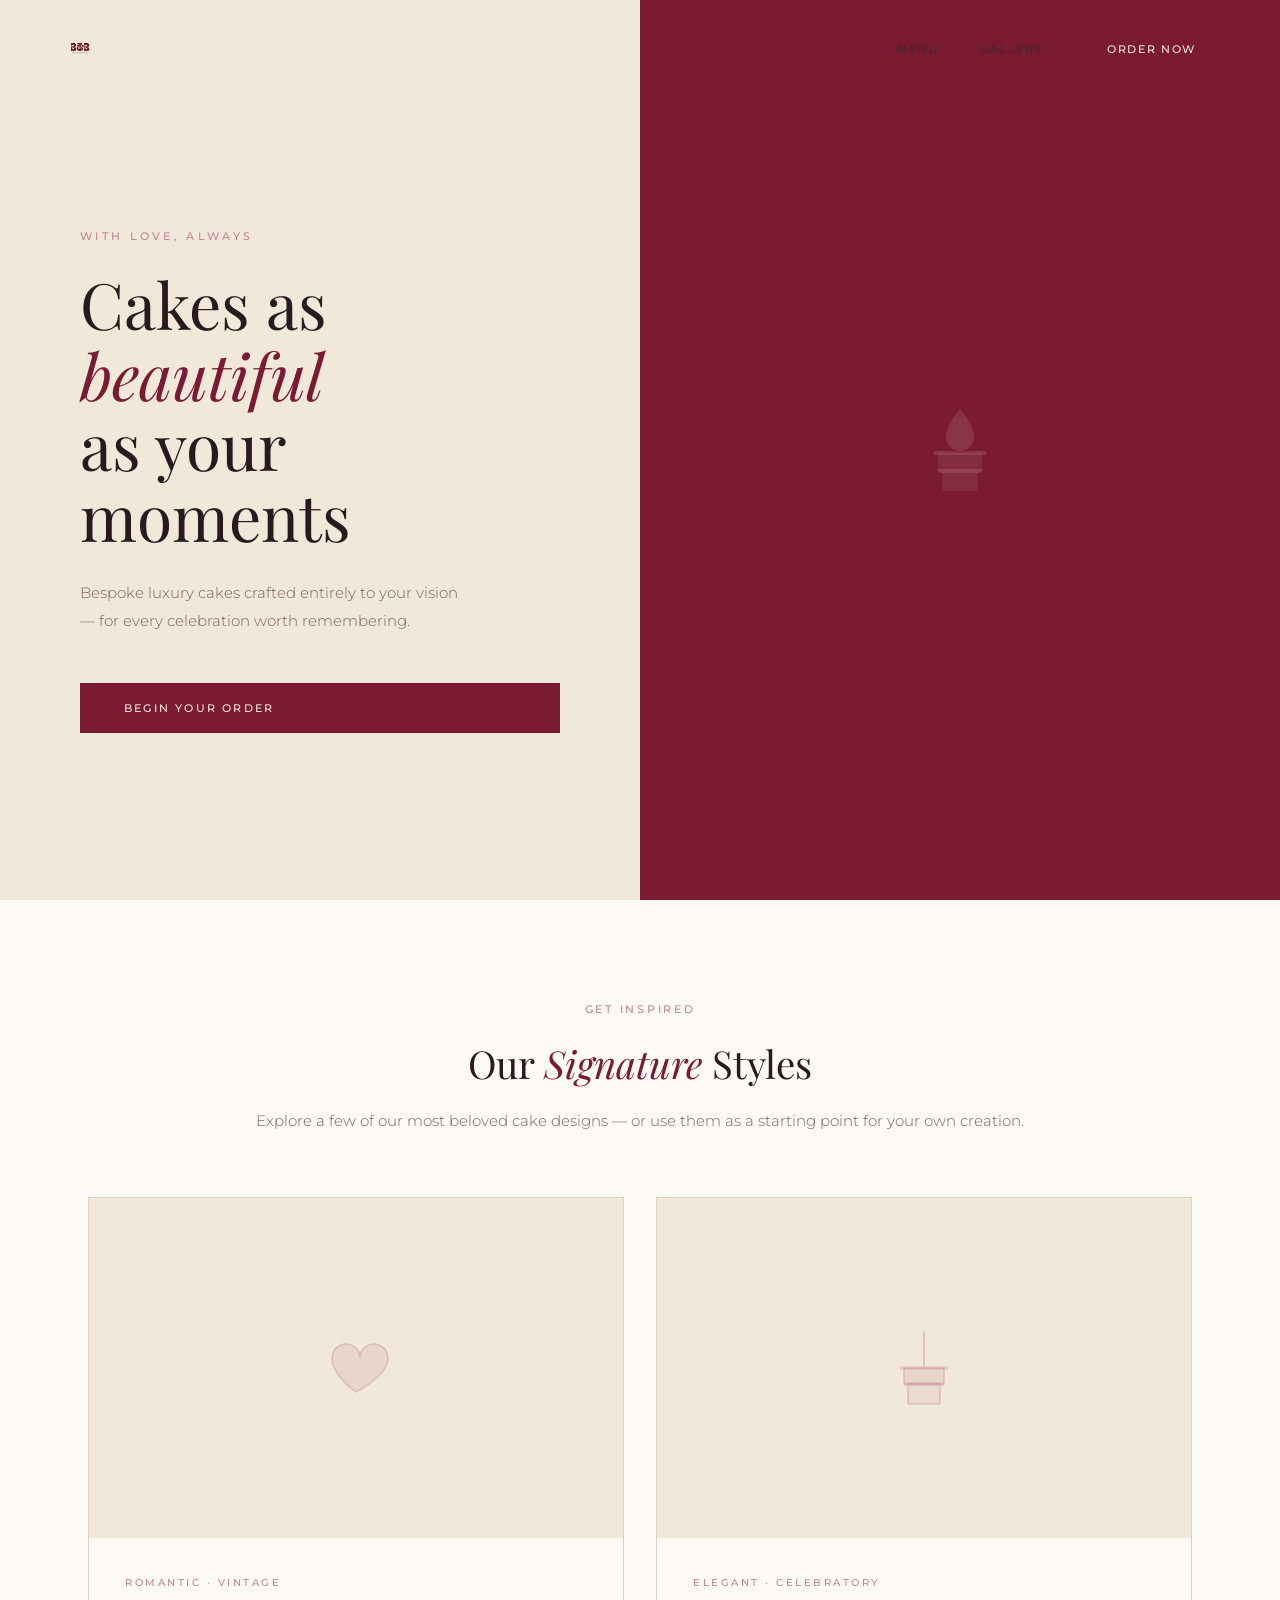
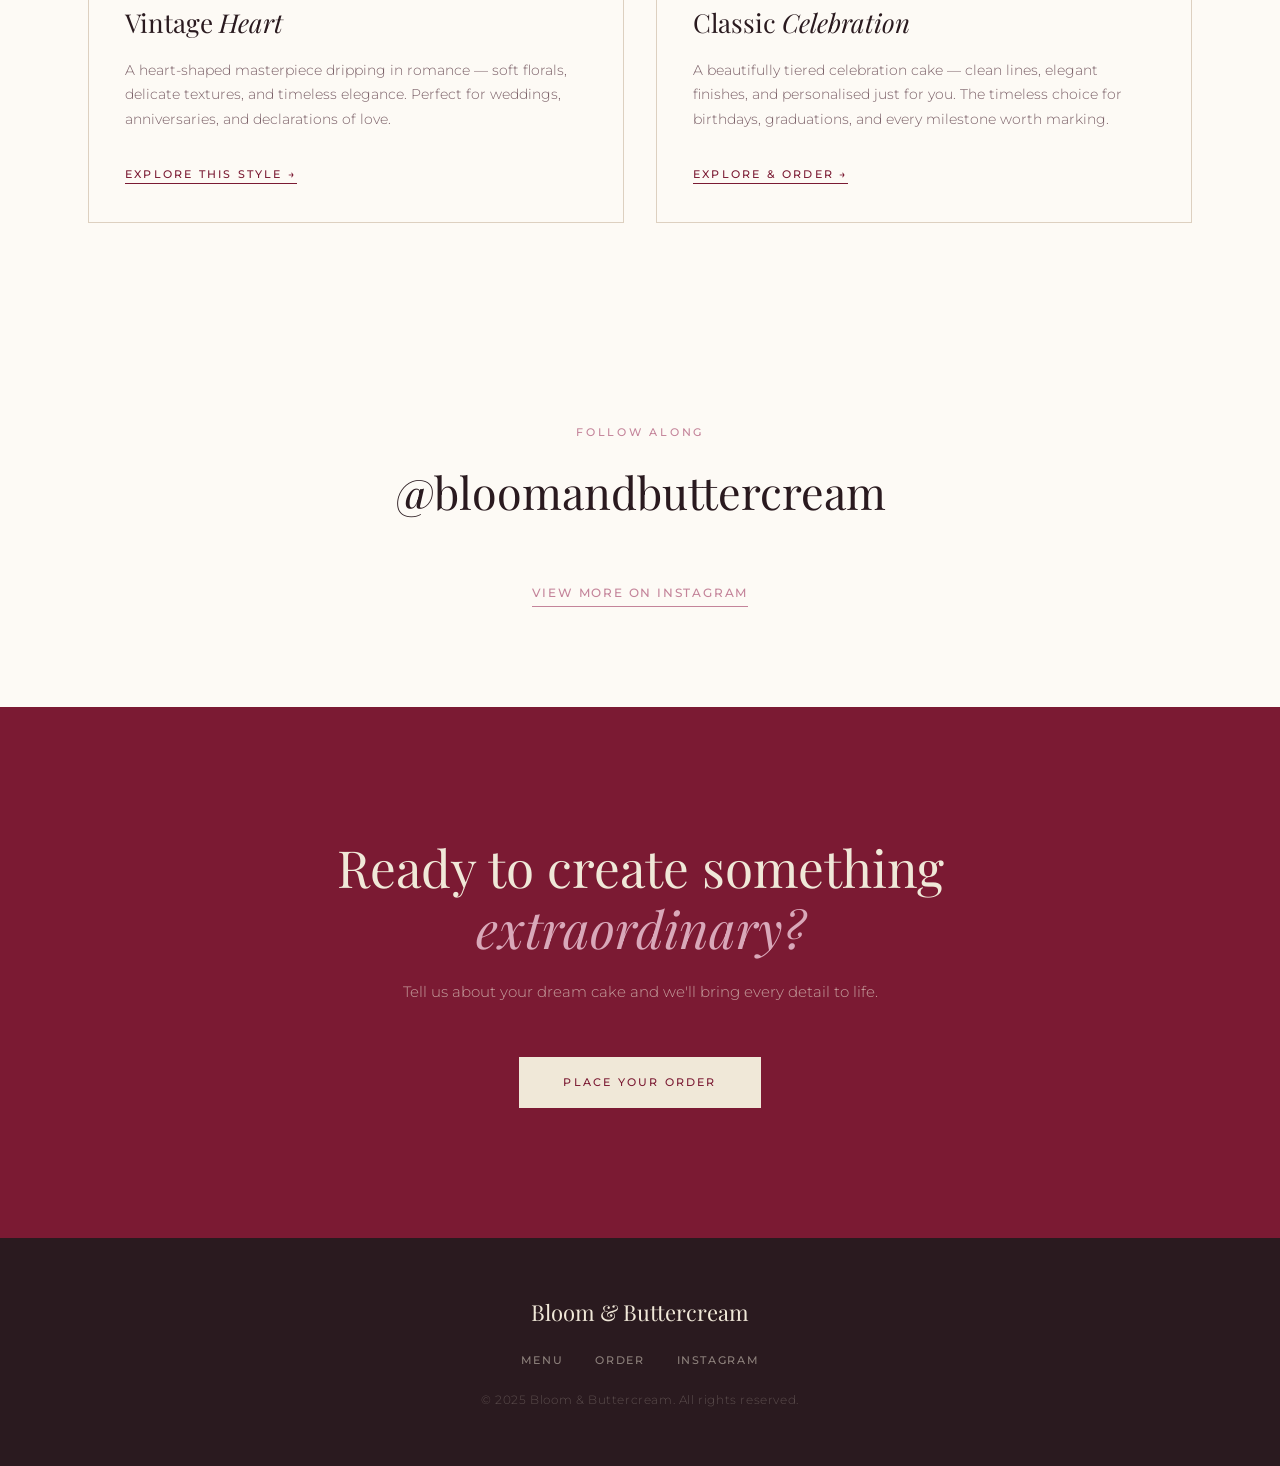
==== commit 2d8c2c92: "Add logo and favicon, remove unused images Co-Authored-By: Claude Sonnet 4.6 <noreply@anthropic.com>" ====
--- a/index.html
+++ b/index.html
@@ -9,12 +9,13 @@
   <link rel="preconnect" href="https://fonts.gstatic.com" crossorigin>
   <link href="https://fonts.googleapis.com/css2?family=Playfair+Display:ital,wght@0,400;0,600;1,400;1,600&family=Montserrat:wght@300;400;500&display=swap" rel="stylesheet">
   <link rel="stylesheet" href="css/styles.css">
+  <link rel="icon" href="pics/favicon.png" type="image/png">
 </head>
 <body>
 
   <nav class="nav" id="nav">
     <a href="index.html" class="nav__logo">
-      <span class="nav__logo-text">Bloom <span class="nav__logo-amp">&amp;</span> Buttercream</span>
+      <img src="pics/logo.png" alt="Bloom &amp; Buttercream" class="nav__logo-img">
     </a>
     <ul class="nav__links" id="navLinks">
       <li><a href="menu.html">Menu</a></li>
--- a/css/styles.css
+++ b/css/styles.css
@@ -68,15 +68,10 @@
   box-shadow: 0 1px 24px rgba(42,26,31,0.07);
   padding: 16px 60px;
 }
-.nav--over-dark:not(.scrolled) .nav__logo-text,
 .nav--over-dark:not(.scrolled) .nav__links a:not(.nav__cta) { color: var(--clr-cream); }
 .nav--over-dark:not(.scrolled) .nav__hamburger span { background: var(--clr-cream); }
 
-.nav__logo-text {
-  font-family: var(--font-display); font-size: 20px;
-  color: var(--clr-primary); letter-spacing: 0.02em; transition: color var(--transition);
-}
-.nav__logo-amp { font-style: italic; color: var(--clr-peony); }
+.nav__logo-img { height: 40px; width: auto; display: block; }
 .nav__links { display: flex; list-style: none; gap: 40px; align-items: center; }
 .nav__links a {
   font-size: 11px; font-weight: 500; letter-spacing: 0.15em;
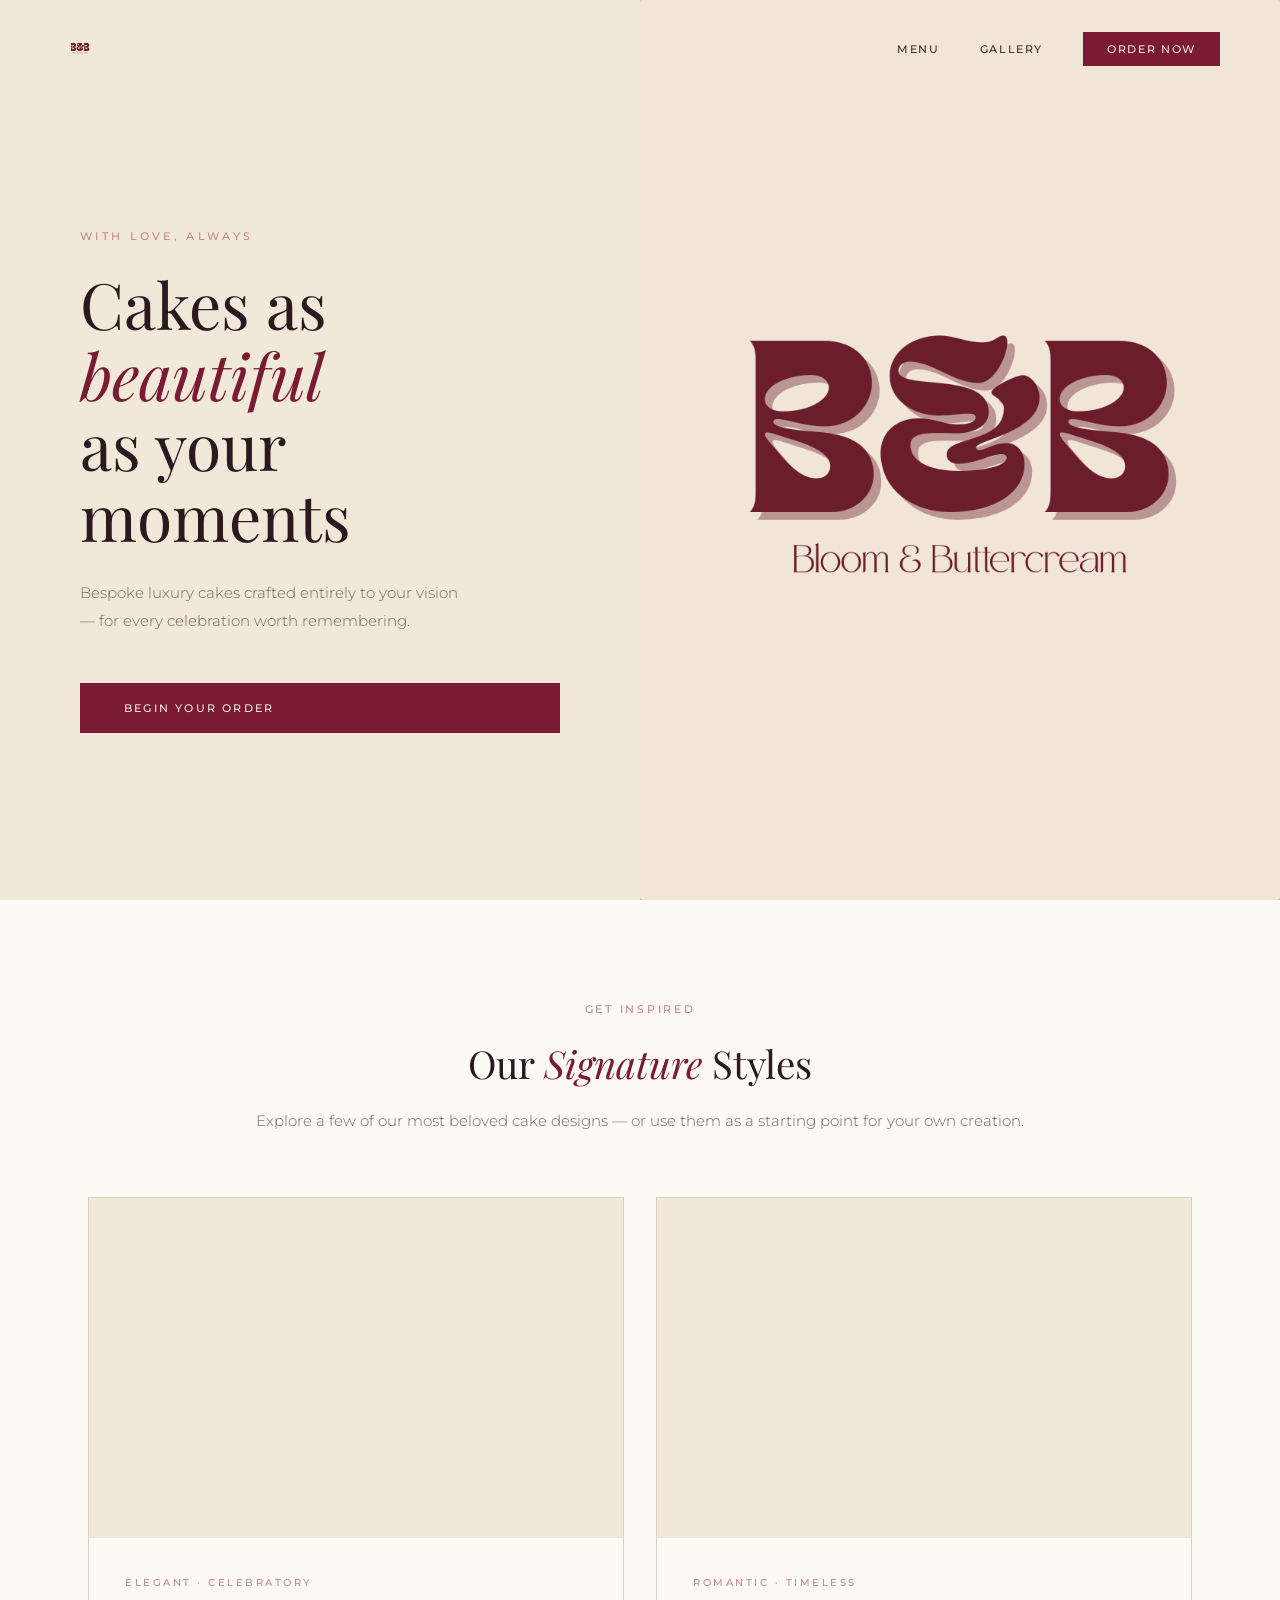
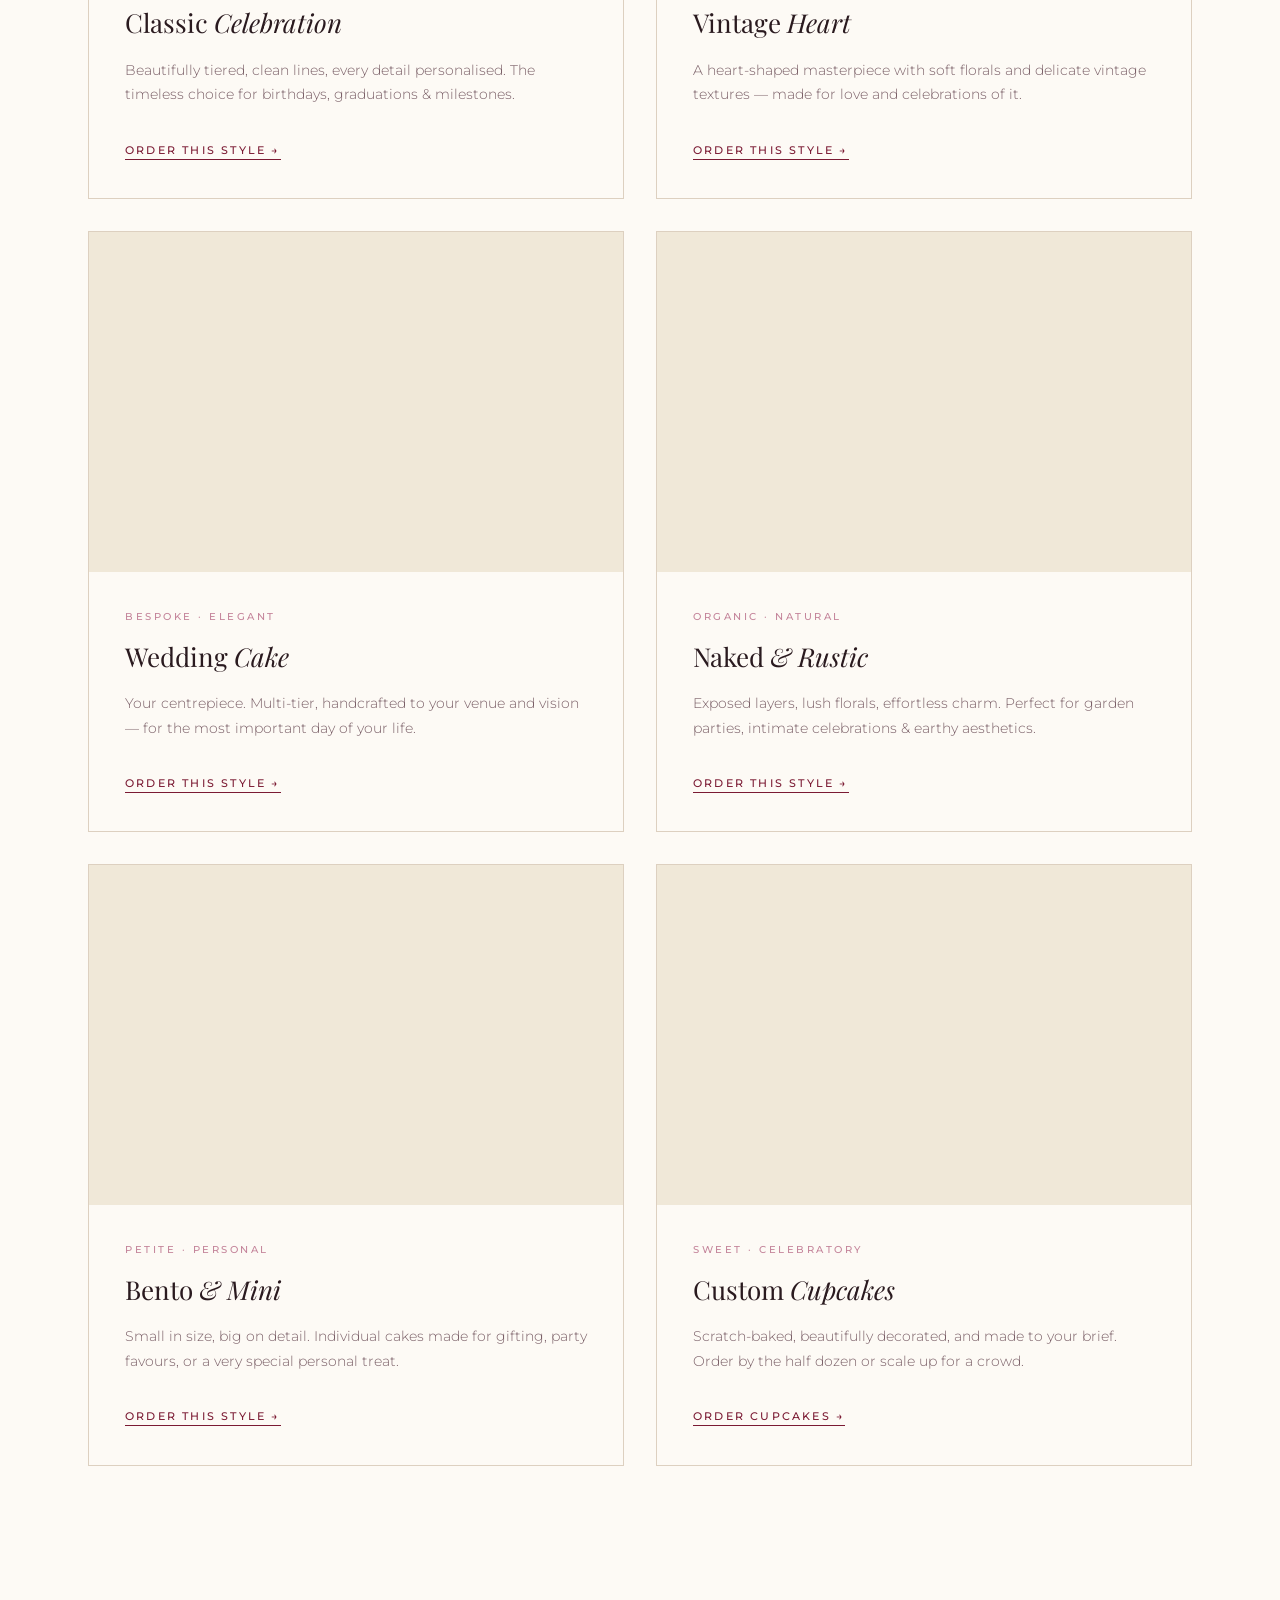
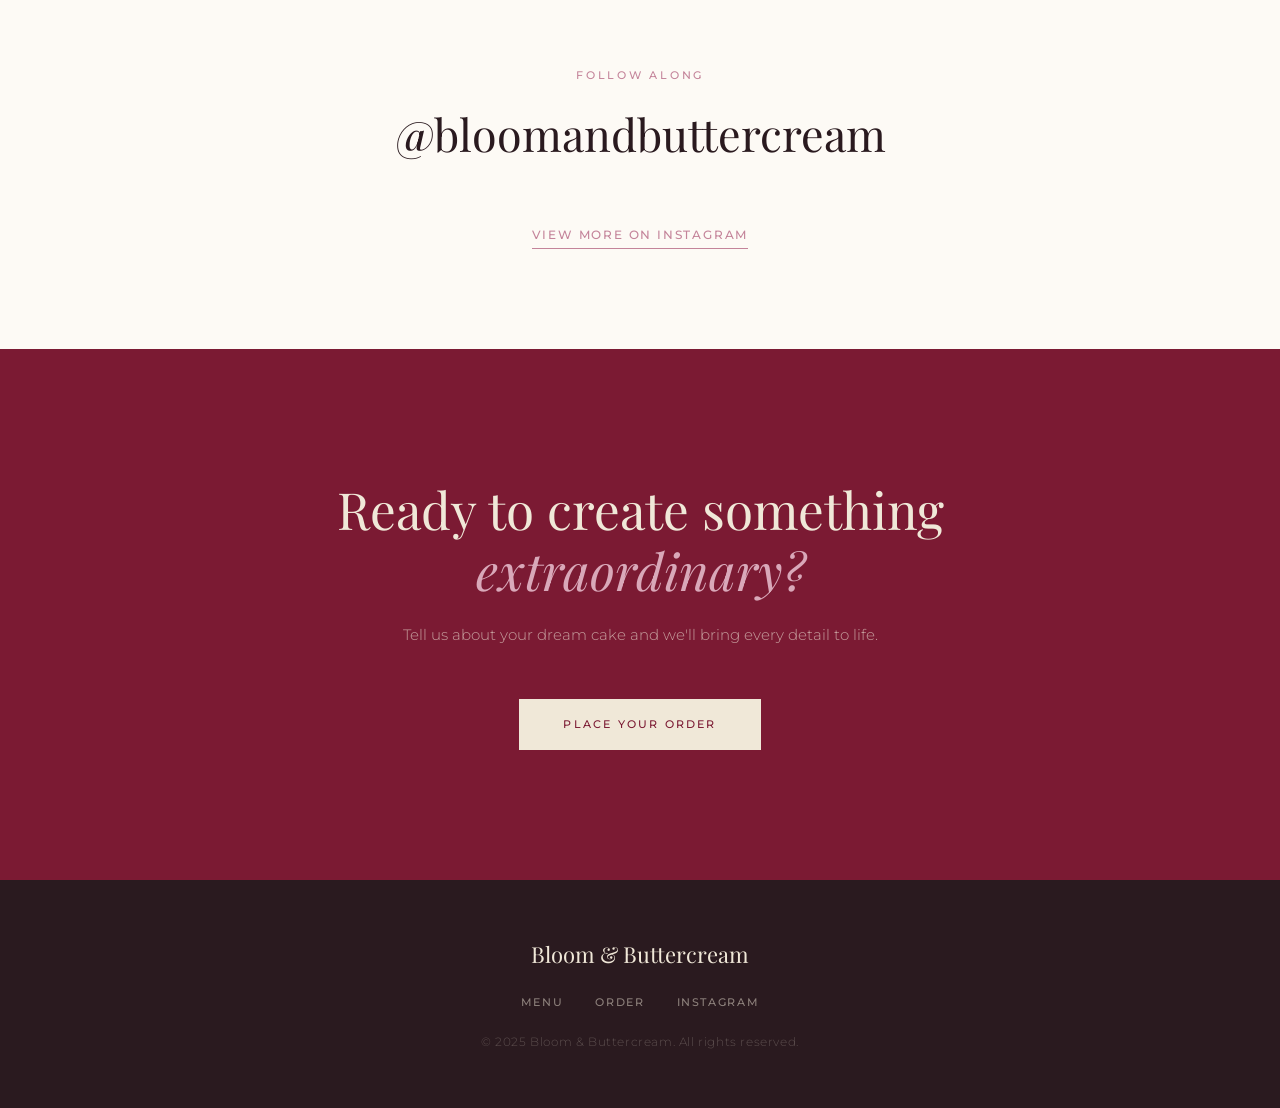
==== commit ffa805f2: "Wire Formspree, hero logo, all 6 style cards, Formspree on all forms Co-Authored-By: Claude Sonnet 4" ====
--- a/index.html
+++ b/index.html
@@ -35,15 +35,8 @@
       <a href="order.html" class="btn btn--primary">Begin Your Order</a>
     </div>
     <div class="hero__image-wrap">
-      <!-- Replace with: <img src="images/hero.jpg" alt="A beautiful tiered cake"> -->
       <div class="hero__image-placeholder">
-        <svg width="80" height="90" viewBox="0 0 80 90" fill="none" xmlns="http://www.w3.org/2000/svg">
-          <path d="M40 4C40 4 26 20 26 32C26 39.732 32.268 46 40 46C47.732 46 54 39.732 54 32C54 20 40 4 40 4Z" fill="rgba(240,232,216,0.12)"/>
-          <rect x="18" y="48" width="44" height="18" rx="1" fill="rgba(240,232,216,0.08)"/>
-          <rect x="22" y="66" width="36" height="20" rx="1" fill="rgba(240,232,216,0.08)"/>
-          <rect x="14" y="46" width="52" height="4" rx="1" fill="rgba(240,232,216,0.12)"/>
-          <rect x="18" y="64" width="44" height="4" rx="1" fill="rgba(240,232,216,0.12)"/>
-        </svg>
+        <img src="pics/favicon.png" alt="Bloom &amp; Buttercream" class="hero__brand-logo">
       </div>
     </div>
   </section>
@@ -54,38 +47,58 @@
       <h2 class="styles-section__title">Our <em>Signature</em> Styles</h2>
       <p class="styles-section__sub">Explore a few of our most beloved cake designs — or use them as a starting point for your own creation.</p>
       <div class="style-cards">
-        <a href="cake-vintage-heart.html" class="style-card">
-          <div class="style-card__image">
-            <div class="style-card__image-placeholder">
-              <svg width="72" height="72" viewBox="0 0 72 72" fill="none" xmlns="http://www.w3.org/2000/svg">
-                <path d="M36 60S12 44 12 26a14 14 0 0128 0 14 14 0 0128 0C68 44 36 60 36 60z" fill="rgba(196,132,154,0.18)" stroke="rgba(196,132,154,0.4)" stroke-width="1.5"/>
-              </svg>
-            </div>
-          </div>
-          <div class="style-card__body">
-            <p class="style-card__eyebrow">Romantic · Vintage</p>
-            <h3 class="style-card__title">Vintage <em>Heart</em></h3>
-            <p class="style-card__desc">A heart-shaped masterpiece dripping in romance — soft florals, delicate textures, and timeless elegance. Perfect for weddings, anniversaries, and declarations of love.</p>
-            <span class="style-card__link">Explore this style →</span>
-          </div>
-        </a>
         <a href="cake-classic-celebration.html" class="style-card">
-          <div class="style-card__image">
-            <div class="style-card__image-placeholder">
-              <svg width="72" height="88" viewBox="0 0 72 88" fill="none" xmlns="http://www.w3.org/2000/svg">
-                <rect x="16" y="44" width="40" height="16" rx="1" fill="rgba(196,132,154,0.18)" stroke="rgba(196,132,154,0.4)" stroke-width="1.5"/>
-                <rect x="20" y="60" width="32" height="20" rx="1" fill="rgba(196,132,154,0.14)" stroke="rgba(196,132,154,0.4)" stroke-width="1.5"/>
-                <rect x="12" y="42" width="48" height="4" rx="1" fill="rgba(196,132,154,0.25)"/>
-                <rect x="16" y="58" width="40" height="4" rx="1" fill="rgba(196,132,154,0.25)"/>
-                <line x1="36" y1="8" x2="36" y2="42" stroke="rgba(196,132,154,0.5)" stroke-width="1.5" stroke-linecap="round"/>
-              </svg>
-            </div>
-          </div>
+          <div class="style-card__image"><div class="style-card__image-placeholder"></div></div>
           <div class="style-card__body">
             <p class="style-card__eyebrow">Elegant · Celebratory</p>
             <h3 class="style-card__title">Classic <em>Celebration</em></h3>
-            <p class="style-card__desc">A beautifully tiered celebration cake — clean lines, elegant finishes, and personalised just for you. The timeless choice for birthdays, graduations, and every milestone worth marking.</p>
-            <span class="style-card__link">Explore &amp; Order →</span>
+            <p class="style-card__desc">Beautifully tiered, clean lines, every detail personalised. The timeless choice for birthdays, graduations &amp; milestones.</p>
+            <span class="style-card__link">Order this style →</span>
+          </div>
+        </a>
+        <a href="cake-vintage-heart.html" class="style-card">
+          <div class="style-card__image"><div class="style-card__image-placeholder"></div></div>
+          <div class="style-card__body">
+            <p class="style-card__eyebrow">Romantic · Timeless</p>
+            <h3 class="style-card__title">Vintage <em>Heart</em></h3>
+            <p class="style-card__desc">A heart-shaped masterpiece with soft florals and delicate vintage textures — made for love and celebrations of it.</p>
+            <span class="style-card__link">Order this style →</span>
+          </div>
+        </a>
+        <a href="cake-wedding.html" class="style-card">
+          <div class="style-card__image"><div class="style-card__image-placeholder"></div></div>
+          <div class="style-card__body">
+            <p class="style-card__eyebrow">Bespoke · Elegant</p>
+            <h3 class="style-card__title">Wedding <em>Cake</em></h3>
+            <p class="style-card__desc">Your centrepiece. Multi-tier, handcrafted to your venue and vision — for the most important day of your life.</p>
+            <span class="style-card__link">Order this style →</span>
+          </div>
+        </a>
+        <a href="cake-naked-rustic.html" class="style-card">
+          <div class="style-card__image"><div class="style-card__image-placeholder"></div></div>
+          <div class="style-card__body">
+            <p class="style-card__eyebrow">Organic · Natural</p>
+            <h3 class="style-card__title">Naked <em>&amp; Rustic</em></h3>
+            <p class="style-card__desc">Exposed layers, lush florals, effortless charm. Perfect for garden parties, intimate celebrations &amp; earthy aesthetics.</p>
+            <span class="style-card__link">Order this style →</span>
+          </div>
+        </a>
+        <a href="cake-bento.html" class="style-card">
+          <div class="style-card__image"><div class="style-card__image-placeholder"></div></div>
+          <div class="style-card__body">
+            <p class="style-card__eyebrow">Petite · Personal</p>
+            <h3 class="style-card__title">Bento <em>&amp; Mini</em></h3>
+            <p class="style-card__desc">Small in size, big on detail. Individual cakes made for gifting, party favours, or a very special personal treat.</p>
+            <span class="style-card__link">Order this style →</span>
+          </div>
+        </a>
+        <a href="cupcakes.html" class="style-card">
+          <div class="style-card__image"><div class="style-card__image-placeholder"></div></div>
+          <div class="style-card__body">
+            <p class="style-card__eyebrow">Sweet · Celebratory</p>
+            <h3 class="style-card__title">Custom <em>Cupcakes</em></h3>
+            <p class="style-card__desc">Scratch-baked, beautifully decorated, and made to your brief. Order by the half dozen or scale up for a crowd.</p>
+            <span class="style-card__link">Order cupcakes →</span>
           </div>
         </a>
       </div>
--- a/css/styles.css
+++ b/css/styles.css
@@ -70,8 +70,14 @@
 }
 .nav--over-dark:not(.scrolled) .nav__links a:not(.nav__cta) { color: var(--clr-cream); }
 .nav--over-dark:not(.scrolled) .nav__hamburger span { background: var(--clr-cream); }
-
-.nav__logo-img { height: 40px; width: auto; display: block; }
+.nav--over-dark:not(.scrolled) .nav__logo-img { display: none; }
+.nav--over-dark:not(.scrolled) .nav__logo::after {
+  content: "Bloom & Buttercream";
+  font-family: var(--font-display); font-size: 20px;
+  color: var(--clr-cream); letter-spacing: 0.02em;
+}
+
+.nav__logo-img { height: 40px; width: auto; display: block; mix-blend-mode: multiply; }
 .nav__links { display: flex; list-style: none; gap: 40px; align-items: center; }
 .nav__links a {
   font-size: 11px; font-weight: 500; letter-spacing: 0.15em;
@@ -98,7 +104,8 @@
 .hero__sub { font-size: 15px; color: var(--clr-text-muted); max-width: 380px; line-height: 1.85; margin-bottom: 48px; }
 .hero__image-wrap { height: 100vh; overflow: hidden; }
 .hero__image-wrap img { width: 100%; height: 100%; object-fit: cover; }
-.hero__image-placeholder { height: 100%; background: var(--clr-primary); display: flex; align-items: center; justify-content: center; }
+.hero__image-placeholder { height: 100%; background: var(--clr-cream-dark); display: flex; align-items: center; justify-content: center; }
+.hero__brand-logo { width: min(380px, 75%); height: auto; border-radius: 4px; box-shadow: 0 24px 80px rgba(42,26,31,0.14); }
 
 /* ── Instagram Feed ── */
 .insta-section { padding: 100px 0; background: var(--clr-white); text-align: center; }
